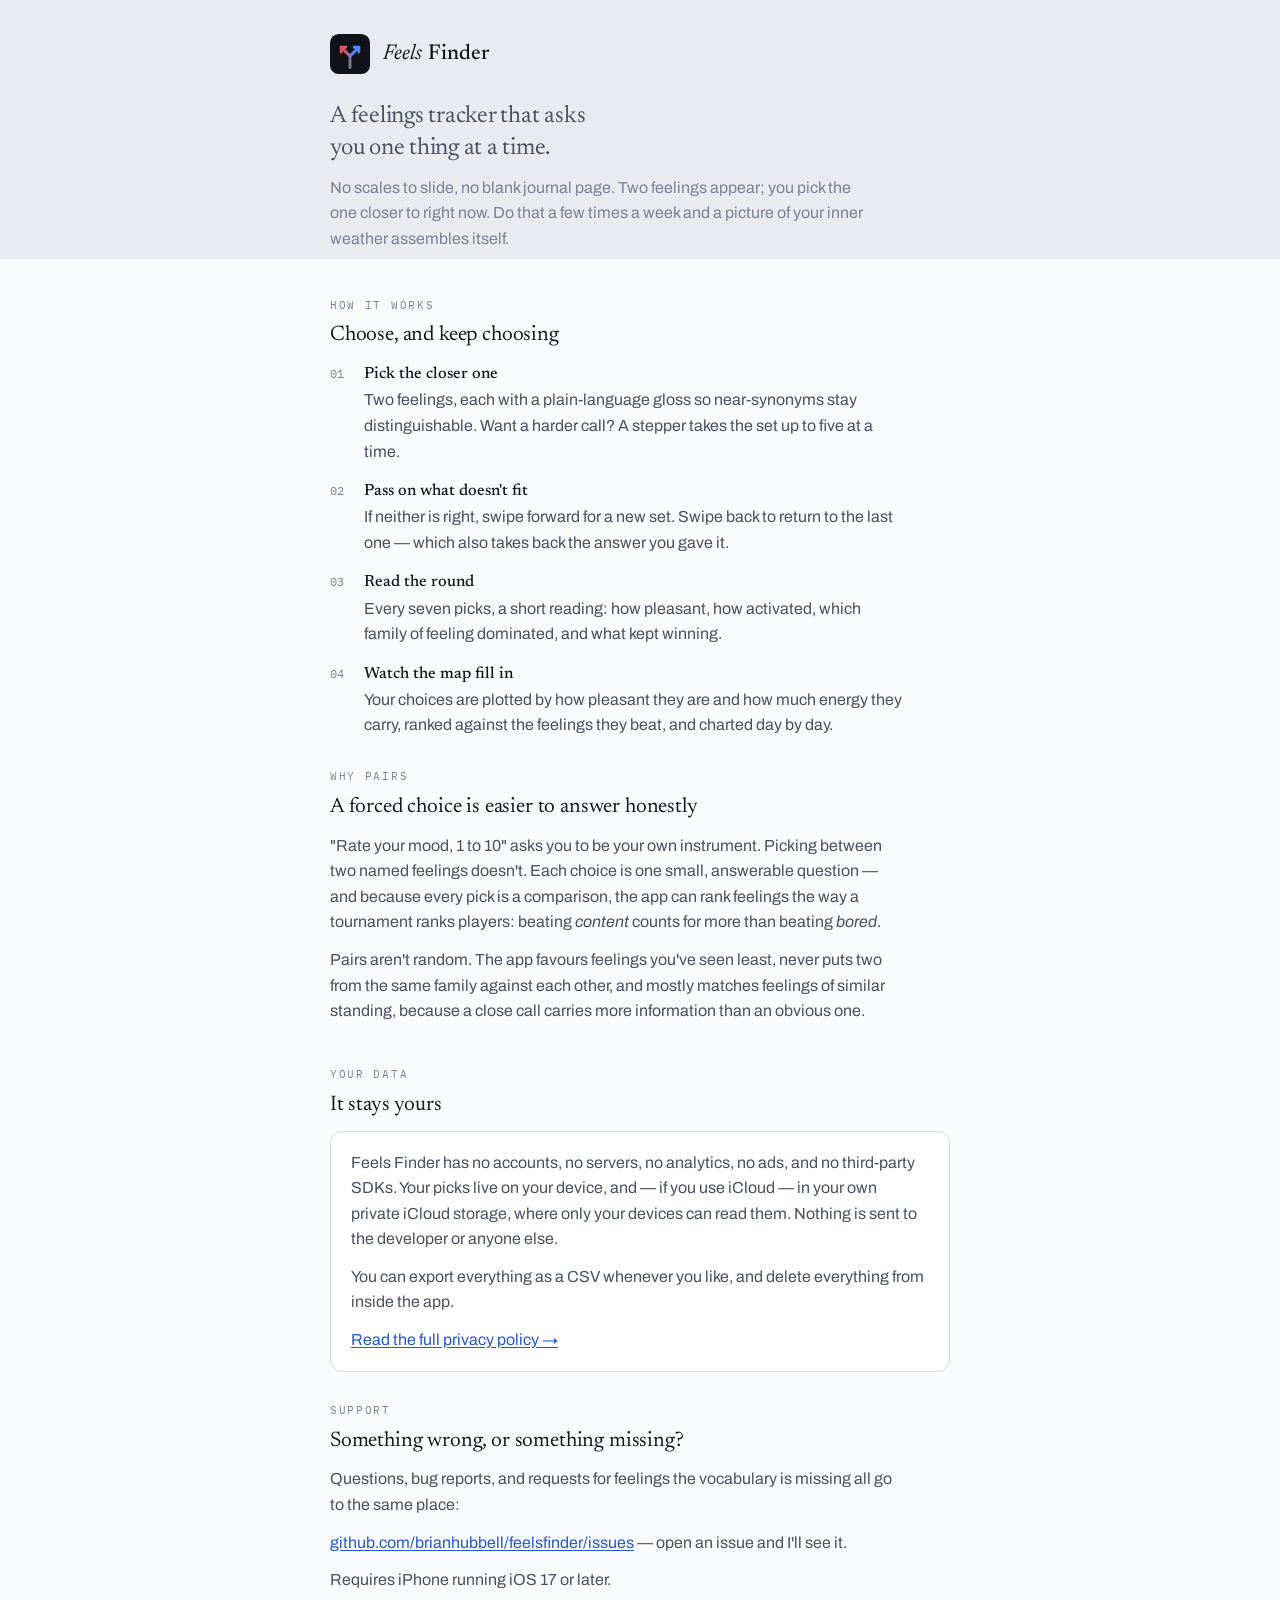
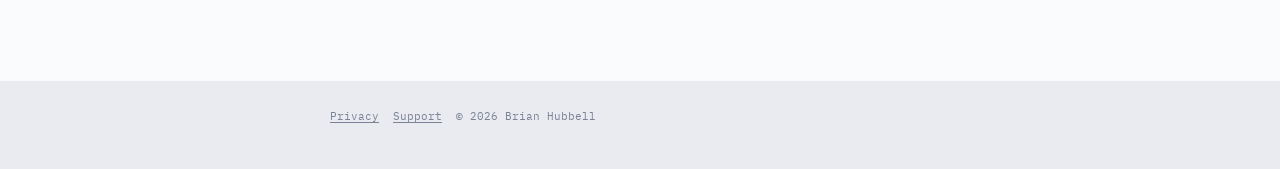
==== docs/index.html @ 9226bf16 "Add Feels Finder website: support page and privacy policy Served from docs/ on GitHub Pages. Both pa" ====
<!doctype html>
<html lang="en">
<head>
<meta charset="utf-8">
<meta name="viewport" content="width=device-width, initial-scale=1">
<title>Feels Finder</title>
<meta name="description" content="A feelings tracker that asks you one thing at a time: which of these is closer to right now?">
<link rel="icon" href="mark.svg">
<link rel="preconnect" href="https://fonts.gstatic.com" crossorigin>
<link rel="stylesheet" href="https://fonts.googleapis.com/css2?family=Newsreader:ital,opsz,wght@0,6..72,400;0,6..72,500;1,6..72,400&family=Archivo:wght@400;500&family=IBM+Plex+Mono:wght@400;500&display=swap">
<link rel="stylesheet" href="style.css">
</head>
<body>

<div class="wrap">
  <header class="top">
    <img class="mark" src="mark.svg" alt="">
    <div class="word">Feels <b>Finder</b></div>
  </header>
  <p class="lede">A feelings tracker that asks you one thing at a time.</p>
  <p class="sub">No scales to slide, no blank journal page. Two feelings appear; you pick the one closer to right now. Do that a few times a week and a picture of your inner weather assembles itself.</p>
</div>

<main>
  <div class="wrap">

    <section>
      <p class="eyebrow">How it works</p>
      <h2>Choose, and keep choosing</h2>
      <ul class="steps">
        <li><span class="n">01</span><span><b>Pick the closer one</b>Two feelings, each with a plain-language gloss so near-synonyms stay distinguishable. Want a harder call? A stepper takes the set up to five at a time.</span></li>
        <li><span class="n">02</span><span><b>Pass on what doesn't fit</b>If neither is right, swipe forward for a new set. Swipe back to return to the last one — which also takes back the answer you gave it.</span></li>
        <li><span class="n">03</span><span><b>Read the round</b>Every seven picks, a short reading: how pleasant, how activated, which family of feeling dominated, and what kept winning.</span></li>
        <li><span class="n">04</span><span><b>Watch the map fill in</b>Your choices are plotted by how pleasant they are and how much energy they carry, ranked against the feelings they beat, and charted day by day.</span></li>
      </ul>
    </section>

    <section>
      <p class="eyebrow">Why pairs</p>
      <h2>A forced choice is easier to answer honestly</h2>
      <p>"Rate your mood, 1 to 10" asks you to be your own instrument. Picking between two named feelings doesn't. Each choice is one small, answerable question — and because every pick is a comparison, the app can rank feelings the way a tournament ranks players: beating <em>content</em> counts for more than beating <em>bored</em>.</p>
      <p>Pairs aren't random. The app favours feelings you've seen least, never puts two from the same family against each other, and mostly matches feelings of similar standing, because a close call carries more information than an obvious one.</p>
    </section>

    <section>
      <p class="eyebrow">Your data</p>
      <h2>It stays yours</h2>
      <div class="card">
        <p>Feels Finder has no accounts, no servers, no analytics, no ads, and no third-party SDKs. Your picks live on your device, and — if you use iCloud — in your own private iCloud storage, where only your devices can read them. Nothing is sent to the developer or anyone else.</p>
        <p>You can export everything as a CSV whenever you like, and delete everything from inside the app.</p>
        <p><a href="privacy.html">Read the full privacy policy →</a></p>
      </div>
    </section>

    <section>
      <p class="eyebrow">Support</p>
      <h2>Something wrong, or something missing?</h2>
      <p>Questions, bug reports, and requests for feelings the vocabulary is missing all go to the same place:</p>
      <p><a href="https://github.com/brianhubbell/feelsfinder/issues">github.com/brianhubbell/feelsfinder/issues</a> — open an issue and I'll see it.</p>
      <p>Requires iPhone running iOS 17 or later.</p>
    </section>

  </div>
</main>

<div class="wrap">
  <footer>
    <a href="privacy.html">Privacy</a>
    <a href="https://github.com/brianhubbell/feelsfinder/issues">Support</a>
    <span>© 2026 Brian Hubbell</span>
  </footer>
</div>

</body>
</html>
---- docs/style.css ----
:root{
  --ground:#E9EBF0; --surface:#FAFBFC; --raise:#FFFFFF;
  --ink:#13151B; --ink2:#4B5163; --ink3:#7B8295;
  --line:#D6DAE3; --hair:#E7EAF0;
  --accent:#2558D6; --neg:#C0394B; --mid:#8B90A0;
  --serif:"Newsreader",Iowan Old Style,Georgia,serif;
  --sans:"Archivo","Helvetica Neue",Arial,sans-serif;
  --mono:"IBM Plex Mono",ui-monospace,SFMono-Regular,Menlo,monospace;
}
@media (prefers-color-scheme:dark){
  :root:not([data-theme="light"]){
    --ground:#0B0D11; --surface:#14171E; --raise:#1B1F27;
    --ink:#EDEFF4; --ink2:#A7AEBF; --ink3:#767D8F;
    --line:#2A2F3A; --hair:#21262F;
    --accent:#5286F2; --neg:#D35A6B; --mid:#6C7386;
  }
}
:root[data-theme="dark"]{
  --ground:#0B0D11; --surface:#14171E; --raise:#1B1F27;
  --ink:#EDEFF4; --ink2:#A7AEBF; --ink3:#767D8F;
  --line:#2A2F3A; --hair:#21262F;
  --accent:#5286F2; --neg:#D35A6B; --mid:#6C7386;
}
*{box-sizing:border-box}
html{-webkit-text-size-adjust:100%}
body{margin:0;background:var(--ground);color:var(--ink);font-family:var(--sans);line-height:1.6}
.wrap{max-width:660px;margin-inline:auto;padding-inline:20px;padding-block:0}
header.top{display:flex;align-items:center;gap:13px;padding-block:34px 26px}
.mark{width:40px;height:40px;flex:none}
.word{font-family:var(--serif);font-size:1.34rem;font-style:italic;letter-spacing:.005em}
.word b{font-style:normal;font-weight:500}
.lede{font-family:var(--serif);font-size:1.5rem;line-height:1.35;letter-spacing:-.01em;
  text-wrap:balance;margin:0 0 10px;max-width:22ch}
.sub{margin:0;color:var(--ink3);max-width:60ch}
main{background:var(--surface);border-block:1px solid var(--hair);padding-block:38px 46px;margin-top:6px}
section{padding-block:0 30px}
h2{font-family:var(--serif);font-weight:400;font-size:1.32rem;letter-spacing:-.008em;margin:0 0 8px}
h3{font-family:var(--serif);font-weight:500;font-size:1.02rem;margin:22px 0 4px}
p{margin:0 0 12px;color:var(--ink2);max-width:64ch}
.eyebrow{font-family:var(--mono);font-size:.66rem;letter-spacing:.16em;text-transform:uppercase;
  color:var(--ink3);margin:0 0 6px}
ul{margin:0 0 12px;padding-left:19px;color:var(--ink2);max-width:64ch}
li{margin-bottom:6px}
a{color:var(--accent);text-underline-offset:2px}
.steps{list-style:none;padding:0;margin:0;display:grid;gap:14px}
.steps li{display:grid;grid-template-columns:22px 1fr;gap:12px;margin:0;align-items:baseline}
.steps .n{font-family:var(--mono);font-size:.72rem;color:var(--ink3)}
.steps b{font-family:var(--serif);font-weight:500;font-size:1.02rem;color:var(--ink);display:block}
.steps span{color:var(--ink2)}
.card{background:var(--raise);border:1px solid var(--line);border-radius:12px;padding:18px 20px}
.card p:last-child{margin-bottom:0}
footer{padding-block:26px 44px;font-family:var(--mono);font-size:.68rem;color:var(--ink3);
  display:flex;flex-wrap:wrap;gap:14px;align-items:center}
footer a{color:var(--ink3)}
.updated{font-family:var(--mono);font-size:.68rem;color:var(--ink3);margin:0 0 26px}
@media (max-width:480px){ .lede{font-size:1.3rem} }
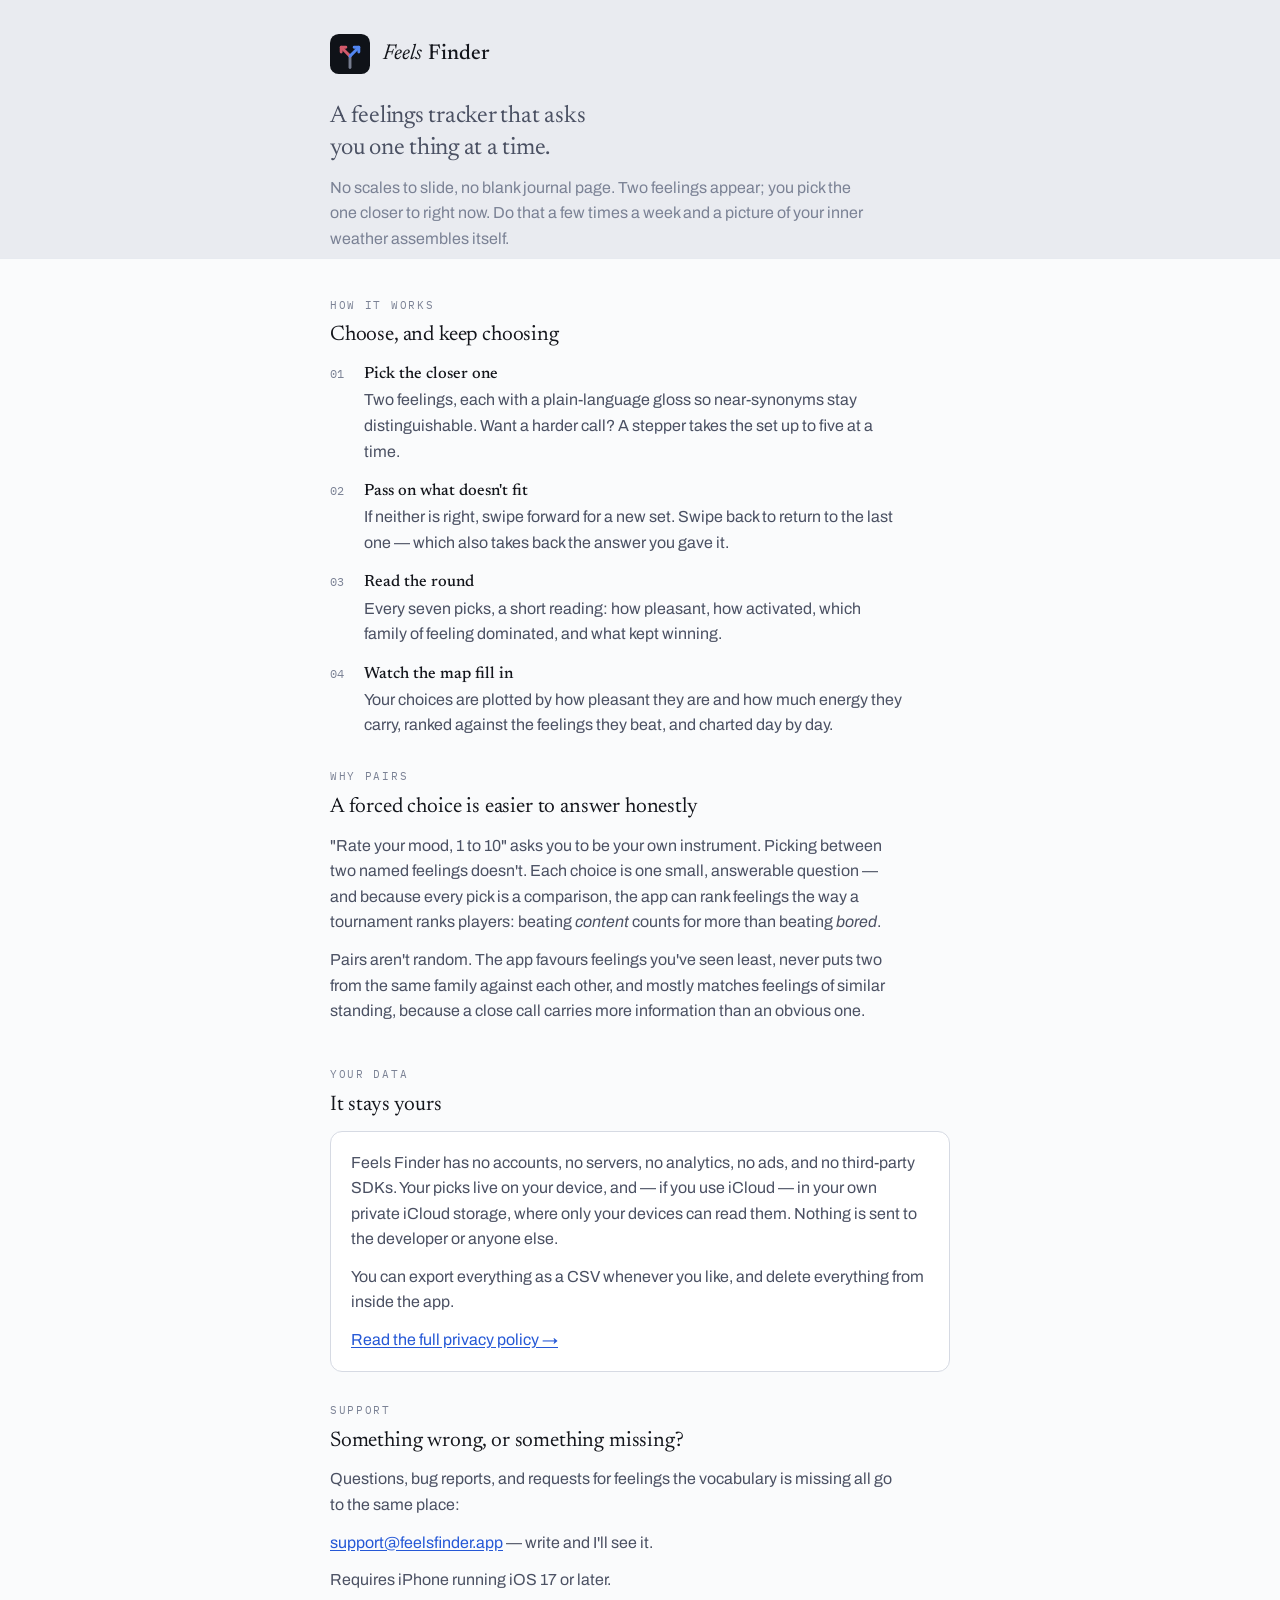
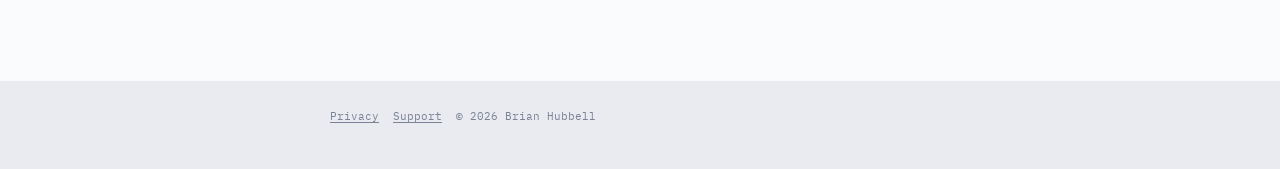
==== commit 07f0468c: "Contact via support@feelsfinder.app instead of GitHub issues Removes the last references to a person" ====
--- a/docs/index.html
+++ b/docs/index.html
@@ -56,7 +56,7 @@
       <p class="eyebrow">Support</p>
       <h2>Something wrong, or something missing?</h2>
       <p>Questions, bug reports, and requests for feelings the vocabulary is missing all go to the same place:</p>
-      <p><a href="https://github.com/brianhubbell/feelsfinder/issues">github.com/brianhubbell/feelsfinder/issues</a> — open an issue and I'll see it.</p>
+      <p><a href="mailto:support@feelsfinder.app">support@feelsfinder.app</a> — write and I'll see it.</p>
       <p>Requires iPhone running iOS 17 or later.</p>
     </section>
 
@@ -66,7 +66,7 @@
 <div class="wrap">
   <footer>
     <a href="privacy.html">Privacy</a>
-    <a href="https://github.com/brianhubbell/feelsfinder/issues">Support</a>
+    <a href="mailto:support@feelsfinder.app">Support</a>
     <span>© 2026 Brian Hubbell</span>
   </footer>
 </div>
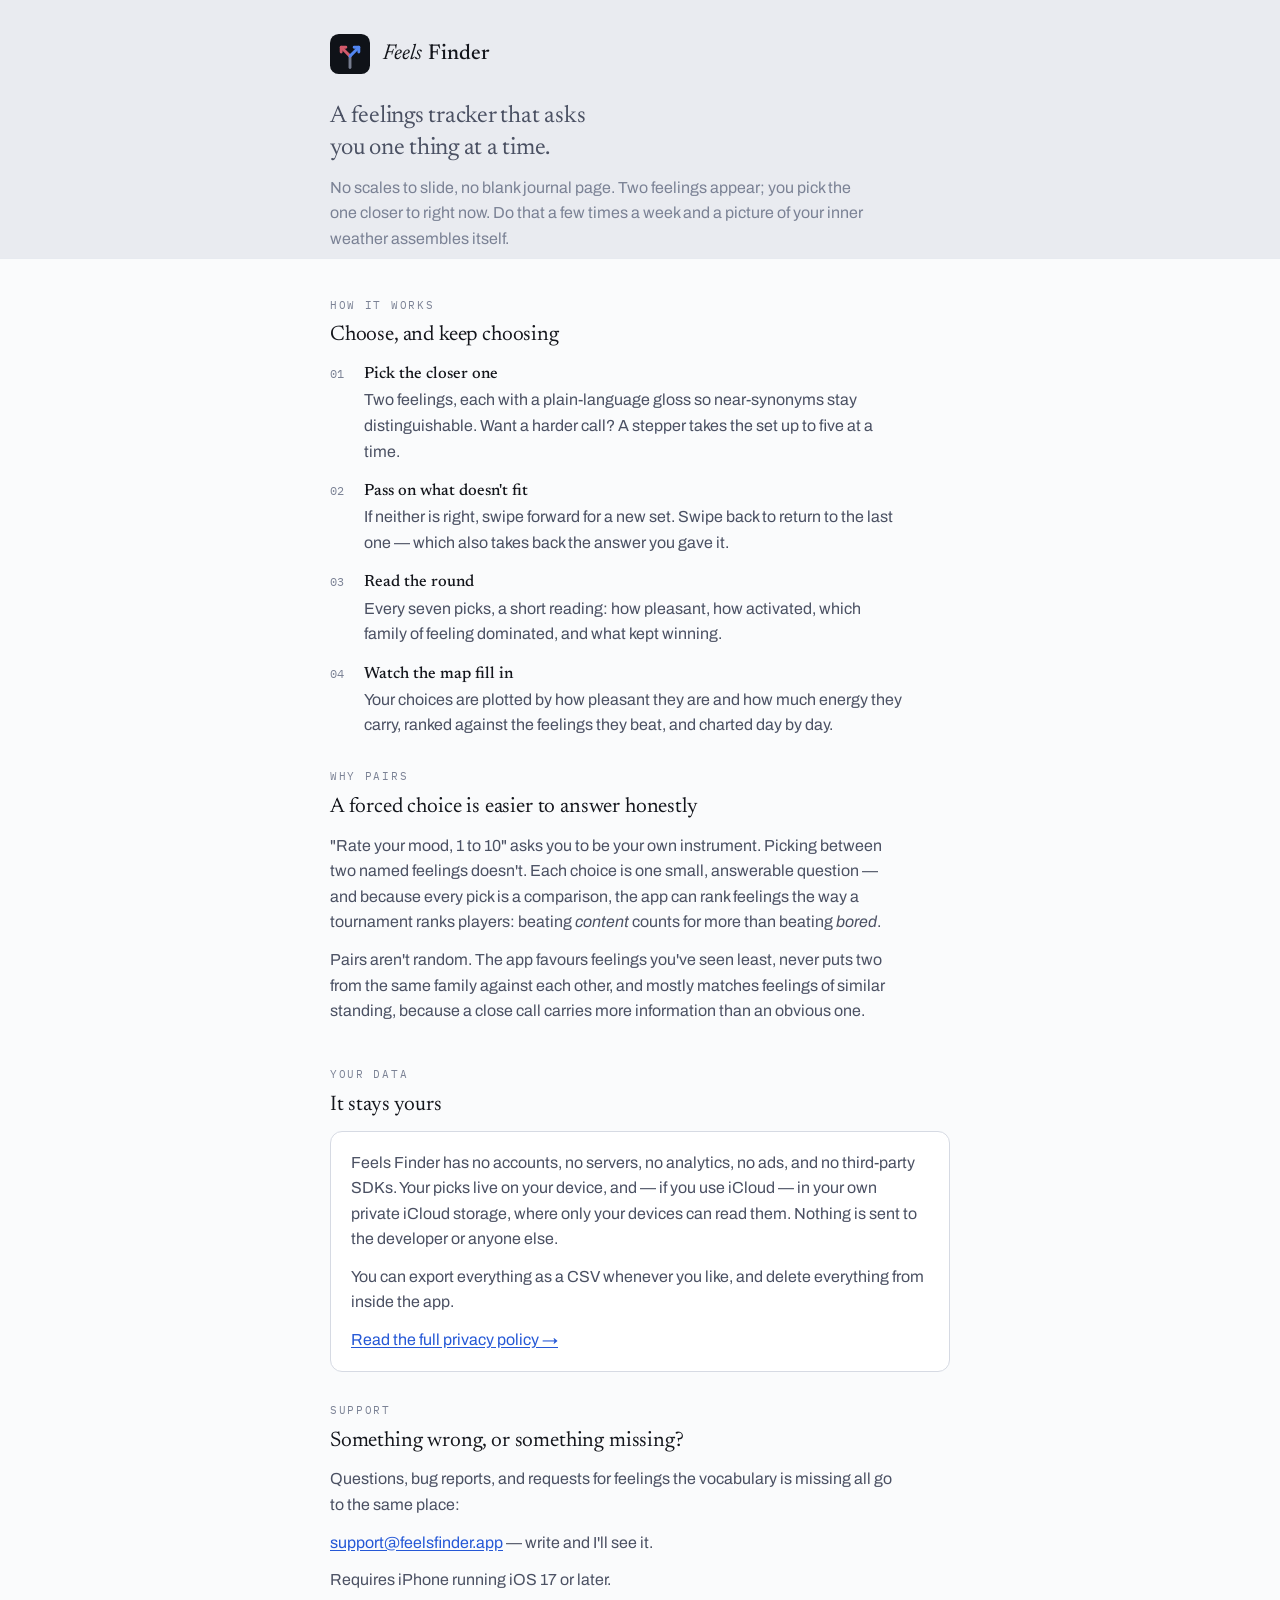
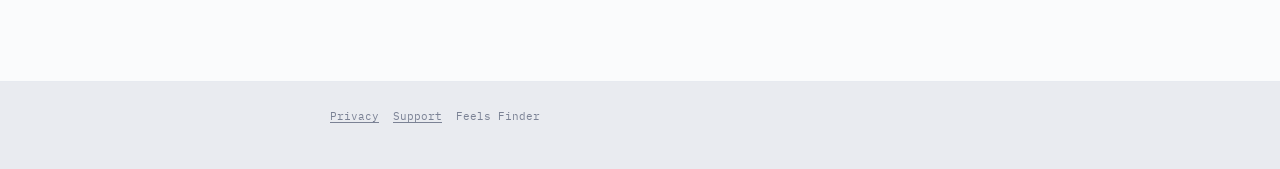
==== commit b480ccf8: "Footer credits Feels Finder alone Co-Authored-By: Claude Opus 5 (1M context) <noreply@anthropic.com>" ====
--- a/docs/index.html
+++ b/docs/index.html
@@ -67,7 +67,7 @@
   <footer>
     <a href="privacy.html">Privacy</a>
     <a href="mailto:support@feelsfinder.app">Support</a>
-    <span>© 2026 Brian Hubbell</span>
+    <span>Feels Finder</span>
   </footer>
 </div>
 
